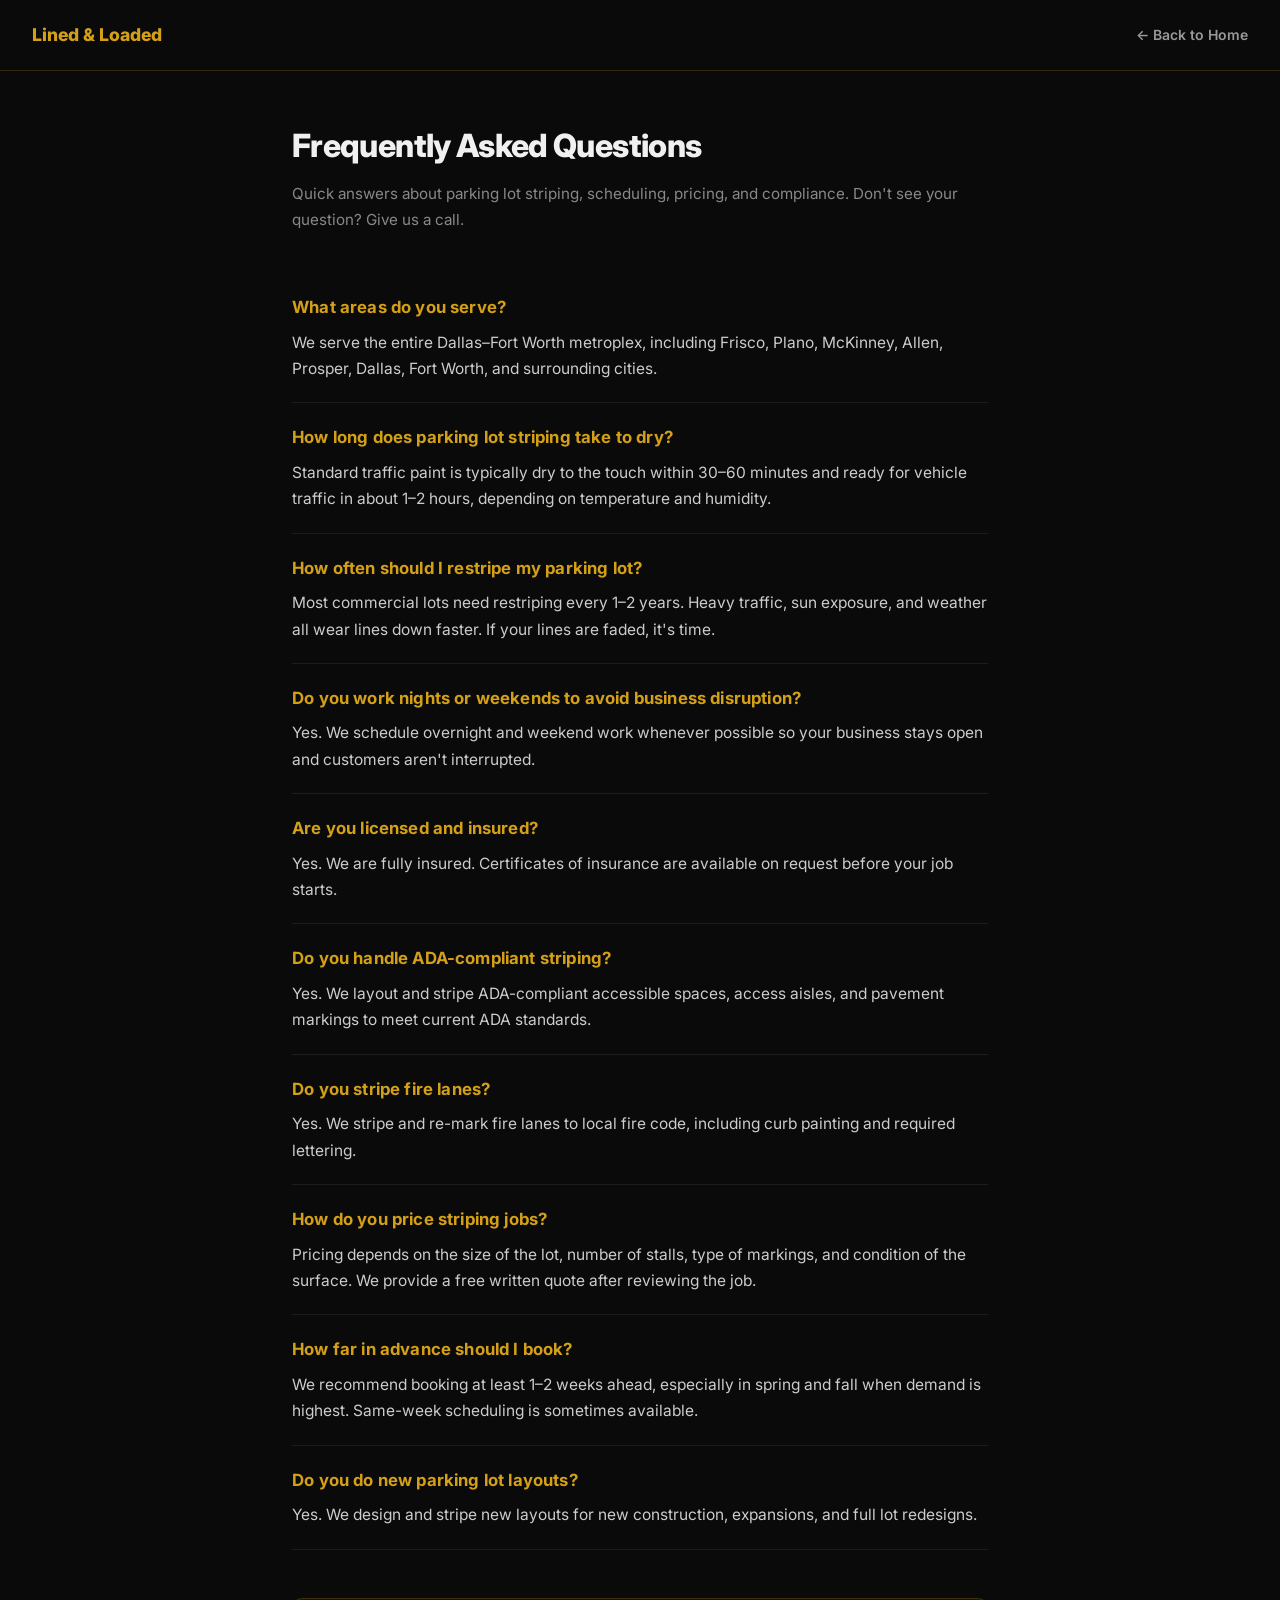
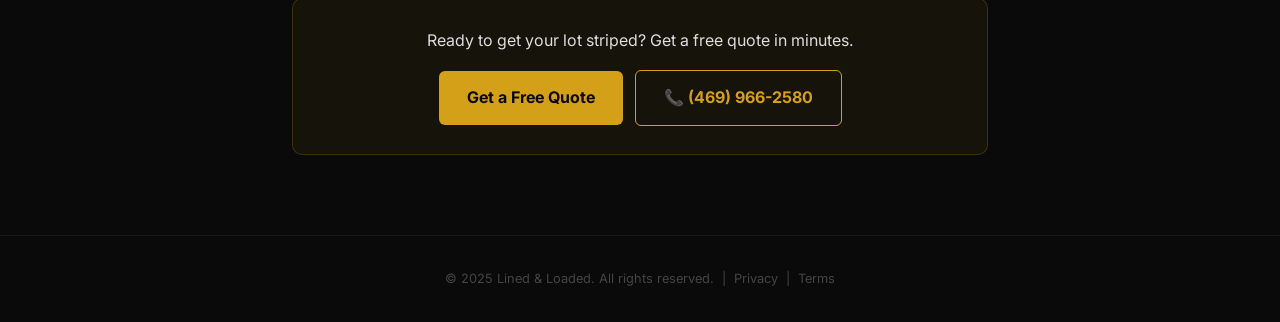
==== faq.html @ 7c787aeb "Hero rewrite, Trustindex Google reviews widget, FAQ page - Hero: drop generic 'professional' wording" ====
<!DOCTYPE html>
<html lang="en">
<head>
  <meta charset="UTF-8" />
  <meta name="viewport" content="width=device-width, initial-scale=1.0" />
  <title>FAQ | Lined &amp; Loaded — Parking Lot Striping Dallas–Fort Worth</title>
  <meta name="description" content="Common questions about parking lot striping, restriping, ADA compliance, fire lanes, pricing, and scheduling. Serving Dallas–Fort Worth, TX." />
  <link rel="canonical" href="https://linedandloadedstriping.com/faq.html" />

  <!-- Open Graph -->
  <meta property="og:title" content="FAQ | Lined &amp; Loaded — Parking Lot Striping Dallas–Fort Worth" />
  <meta property="og:description" content="Common questions about parking lot striping, restriping, ADA compliance, fire lanes, pricing, and scheduling." />
  <meta property="og:type" content="website" />
  <meta property="og:url" content="https://linedandloadedstriping.com/faq.html" />

  <link rel="preconnect" href="https://fonts.googleapis.com" />
  <link rel="preconnect" href="https://fonts.gstatic.com" crossorigin />
  <link href="https://fonts.googleapis.com/css2?family=Inter:wght@400;600;700;800&display=swap" rel="stylesheet" />

  <!-- Google tag (gtag.js) -->
  <script async src="https://www.googletagmanager.com/gtag/js?id=AW-18159029595"></script>
  <script>
    window.dataLayer = window.dataLayer || [];
    function gtag(){dataLayer.push(arguments);}
    gtag('js', new Date());
    gtag('config', 'AW-18159029595');
  </script>

  <!-- FAQ structured data for Google rich results -->
  <script type="application/ld+json">
  {
    "@context": "https://schema.org",
    "@type": "FAQPage",
    "mainEntity": [
      {
        "@type": "Question",
        "name": "What areas do you serve?",
        "acceptedAnswer": {
          "@type": "Answer",
          "text": "We serve the entire Dallas–Fort Worth metroplex, including Frisco, Plano, McKinney, Allen, Prosper, Dallas, Fort Worth, and surrounding cities."
        }
      },
      {
        "@type": "Question",
        "name": "How long does parking lot striping take to dry?",
        "acceptedAnswer": {
          "@type": "Answer",
          "text": "Standard traffic paint is typically dry to the touch within 30–60 minutes and ready for vehicle traffic in about 1–2 hours, depending on temperature and humidity."
        }
      },
      {
        "@type": "Question",
        "name": "How often should I restripe my parking lot?",
        "acceptedAnswer": {
          "@type": "Answer",
          "text": "Most commercial lots need restriping every 1–2 years. Heavy traffic, sun exposure, and weather all wear lines down faster. If your lines are faded, it's time."
        }
      },
      {
        "@type": "Question",
        "name": "Do you work nights or weekends to avoid business disruption?",
        "acceptedAnswer": {
          "@type": "Answer",
          "text": "Yes. We schedule overnight and weekend work whenever possible so your business stays open and customers aren't interrupted."
        }
      },
      {
        "@type": "Question",
        "name": "Are you licensed and insured?",
        "acceptedAnswer": {
          "@type": "Answer",
          "text": "Yes. We are fully insured. Certificates of insurance are available on request before your job starts."
        }
      },
      {
        "@type": "Question",
        "name": "Do you handle ADA-compliant striping?",
        "acceptedAnswer": {
          "@type": "Answer",
          "text": "Yes. We layout and stripe ADA-compliant accessible spaces, access aisles, and pavement markings to meet current ADA standards."
        }
      },
      {
        "@type": "Question",
        "name": "Do you stripe fire lanes?",
        "acceptedAnswer": {
          "@type": "Answer",
          "text": "Yes. We stripe and re-mark fire lanes to local fire code, including curb painting and required lettering."
        }
      },
      {
        "@type": "Question",
        "name": "How do you price striping jobs?",
        "acceptedAnswer": {
          "@type": "Answer",
          "text": "Pricing depends on the size of the lot, number of stalls, type of markings, and condition of the surface. We provide a free written quote after reviewing the job."
        }
      },
      {
        "@type": "Question",
        "name": "How far in advance should I book?",
        "acceptedAnswer": {
          "@type": "Answer",
          "text": "We recommend booking at least 1–2 weeks ahead, especially in spring and fall when demand is highest. Same-week scheduling is sometimes available."
        }
      },
      {
        "@type": "Question",
        "name": "Do you do new parking lot layouts?",
        "acceptedAnswer": {
          "@type": "Answer",
          "text": "Yes. We design and stripe new layouts for new construction, expansions, and full lot redesigns."
        }
      }
    ]
  }
  </script>

  <style>
    *, *::before, *::after { box-sizing: border-box; margin: 0; padding: 0; }
    body {
      font-family: 'Inter', sans-serif;
      background: #0A0A0A;
      color: #E0E0E0;
      font-size: 16px;
      line-height: 1.7;
    }
    header {
      background: #0A0A0A;
      border-bottom: 1px solid rgba(212,160,23,0.2);
      padding: 1.25rem 2rem;
      display: flex;
      align-items: center;
      justify-content: space-between;
    }
    .brand {
      font-weight: 800;
      font-size: 1.1rem;
      color: #D4A017;
      text-decoration: none;
    }
    .back-link {
      font-size: 0.875rem;
      color: #999;
      text-decoration: none;
      font-weight: 600;
      transition: color 0.2s;
    }
    .back-link:hover { color: #D4A017; }
    .container {
      max-width: 760px;
      margin: 0 auto;
      padding: 3rem 2rem 5rem;
    }
    h1 {
      font-size: 2rem;
      font-weight: 800;
      color: #F0F0F0;
      margin-bottom: 0.5rem;
      letter-spacing: -0.02em;
    }
    .intro {
      font-size: 0.95rem;
      color: #888;
      margin-bottom: 2.5rem;
    }
    .faq-item {
      border-bottom: 1px solid rgba(255,255,255,0.08);
      padding: 1.25rem 0;
    }
    .faq-item:last-of-type { border-bottom: none; }
    .faq-q {
      font-size: 1.05rem;
      font-weight: 700;
      color: #D4A017;
      margin-bottom: 0.5rem;
      letter-spacing: 0.01em;
    }
    .faq-a {
      color: #CCC;
      font-size: 0.97rem;
    }
    .cta-block {
      margin-top: 3rem;
      padding: 1.75rem;
      background: rgba(212,160,23,0.06);
      border: 1px solid rgba(212,160,23,0.2);
      border-radius: 10px;
      text-align: center;
    }
    .cta-block p {
      color: #DDD;
      margin-bottom: 1rem;
    }
    .cta-block a {
      display: inline-block;
      background: #D4A017;
      color: #0A0A0A;
      text-decoration: none;
      font-weight: 700;
      padding: 0.85rem 1.75rem;
      border-radius: 6px;
      transition: background 0.2s;
      margin: 0 0.25rem;
    }
    .cta-block a:hover { background: #E6B028; }
    .cta-block .secondary {
      background: transparent;
      color: #D4A017;
      border: 1px solid #D4A017;
    }
    .cta-block .secondary:hover { background: rgba(212,160,23,0.1); }
    a { color: #D4A017; }
    footer {
      text-align: center;
      font-size: 0.8rem;
      color: #444;
      padding: 2rem;
      border-top: 1px solid rgba(255,255,255,0.06);
    }
  </style>
</head>
<body>

  <header>
    <a href="/" class="brand">Lined &amp; Loaded</a>
    <a href="/" class="back-link">← Back to Home</a>
  </header>

  <main class="container">
    <h1>Frequently Asked Questions</h1>
    <p class="intro">Quick answers about parking lot striping, scheduling, pricing, and compliance. Don't see your question? Give us a call.</p>

    <div class="faq-item">
      <p class="faq-q">What areas do you serve?</p>
      <p class="faq-a">We serve the entire Dallas–Fort Worth metroplex, including Frisco, Plano, McKinney, Allen, Prosper, Dallas, Fort Worth, and surrounding cities.</p>
    </div>

    <div class="faq-item">
      <p class="faq-q">How long does parking lot striping take to dry?</p>
      <p class="faq-a">Standard traffic paint is typically dry to the touch within 30–60 minutes and ready for vehicle traffic in about 1–2 hours, depending on temperature and humidity.</p>
    </div>

    <div class="faq-item">
      <p class="faq-q">How often should I restripe my parking lot?</p>
      <p class="faq-a">Most commercial lots need restriping every 1–2 years. Heavy traffic, sun exposure, and weather all wear lines down faster. If your lines are faded, it's time.</p>
    </div>

    <div class="faq-item">
      <p class="faq-q">Do you work nights or weekends to avoid business disruption?</p>
      <p class="faq-a">Yes. We schedule overnight and weekend work whenever possible so your business stays open and customers aren't interrupted.</p>
    </div>

    <div class="faq-item">
      <p class="faq-q">Are you licensed and insured?</p>
      <p class="faq-a">Yes. We are fully insured. Certificates of insurance are available on request before your job starts.</p>
    </div>

    <div class="faq-item">
      <p class="faq-q">Do you handle ADA-compliant striping?</p>
      <p class="faq-a">Yes. We layout and stripe ADA-compliant accessible spaces, access aisles, and pavement markings to meet current ADA standards.</p>
    </div>

    <div class="faq-item">
      <p class="faq-q">Do you stripe fire lanes?</p>
      <p class="faq-a">Yes. We stripe and re-mark fire lanes to local fire code, including curb painting and required lettering.</p>
    </div>

    <div class="faq-item">
      <p class="faq-q">How do you price striping jobs?</p>
      <p class="faq-a">Pricing depends on the size of the lot, number of stalls, type of markings, and condition of the surface. We provide a free written quote after reviewing the job.</p>
    </div>

    <div class="faq-item">
      <p class="faq-q">How far in advance should I book?</p>
      <p class="faq-a">We recommend booking at least 1–2 weeks ahead, especially in spring and fall when demand is highest. Same-week scheduling is sometimes available.</p>
    </div>

    <div class="faq-item">
      <p class="faq-q">Do you do new parking lot layouts?</p>
      <p class="faq-a">Yes. We design and stripe new layouts for new construction, expansions, and full lot redesigns.</p>
    </div>

    <div class="cta-block">
      <p>Ready to get your lot striped? Get a free quote in minutes.</p>
      <a href="/#quote">Get a Free Quote</a>
      <a href="tel:+14699662580" class="secondary">📞 (469) 966-2580</a>
    </div>
  </main>

  <footer>
    © 2025 Lined &amp; Loaded. All rights reserved. &nbsp;|&nbsp;
    <a href="/privacy.html" style="color:#444; text-decoration:none;">Privacy</a> &nbsp;|&nbsp;
    <a href="/terms.html" style="color:#444; text-decoration:none;">Terms</a>
  </footer>

</body>
</html>
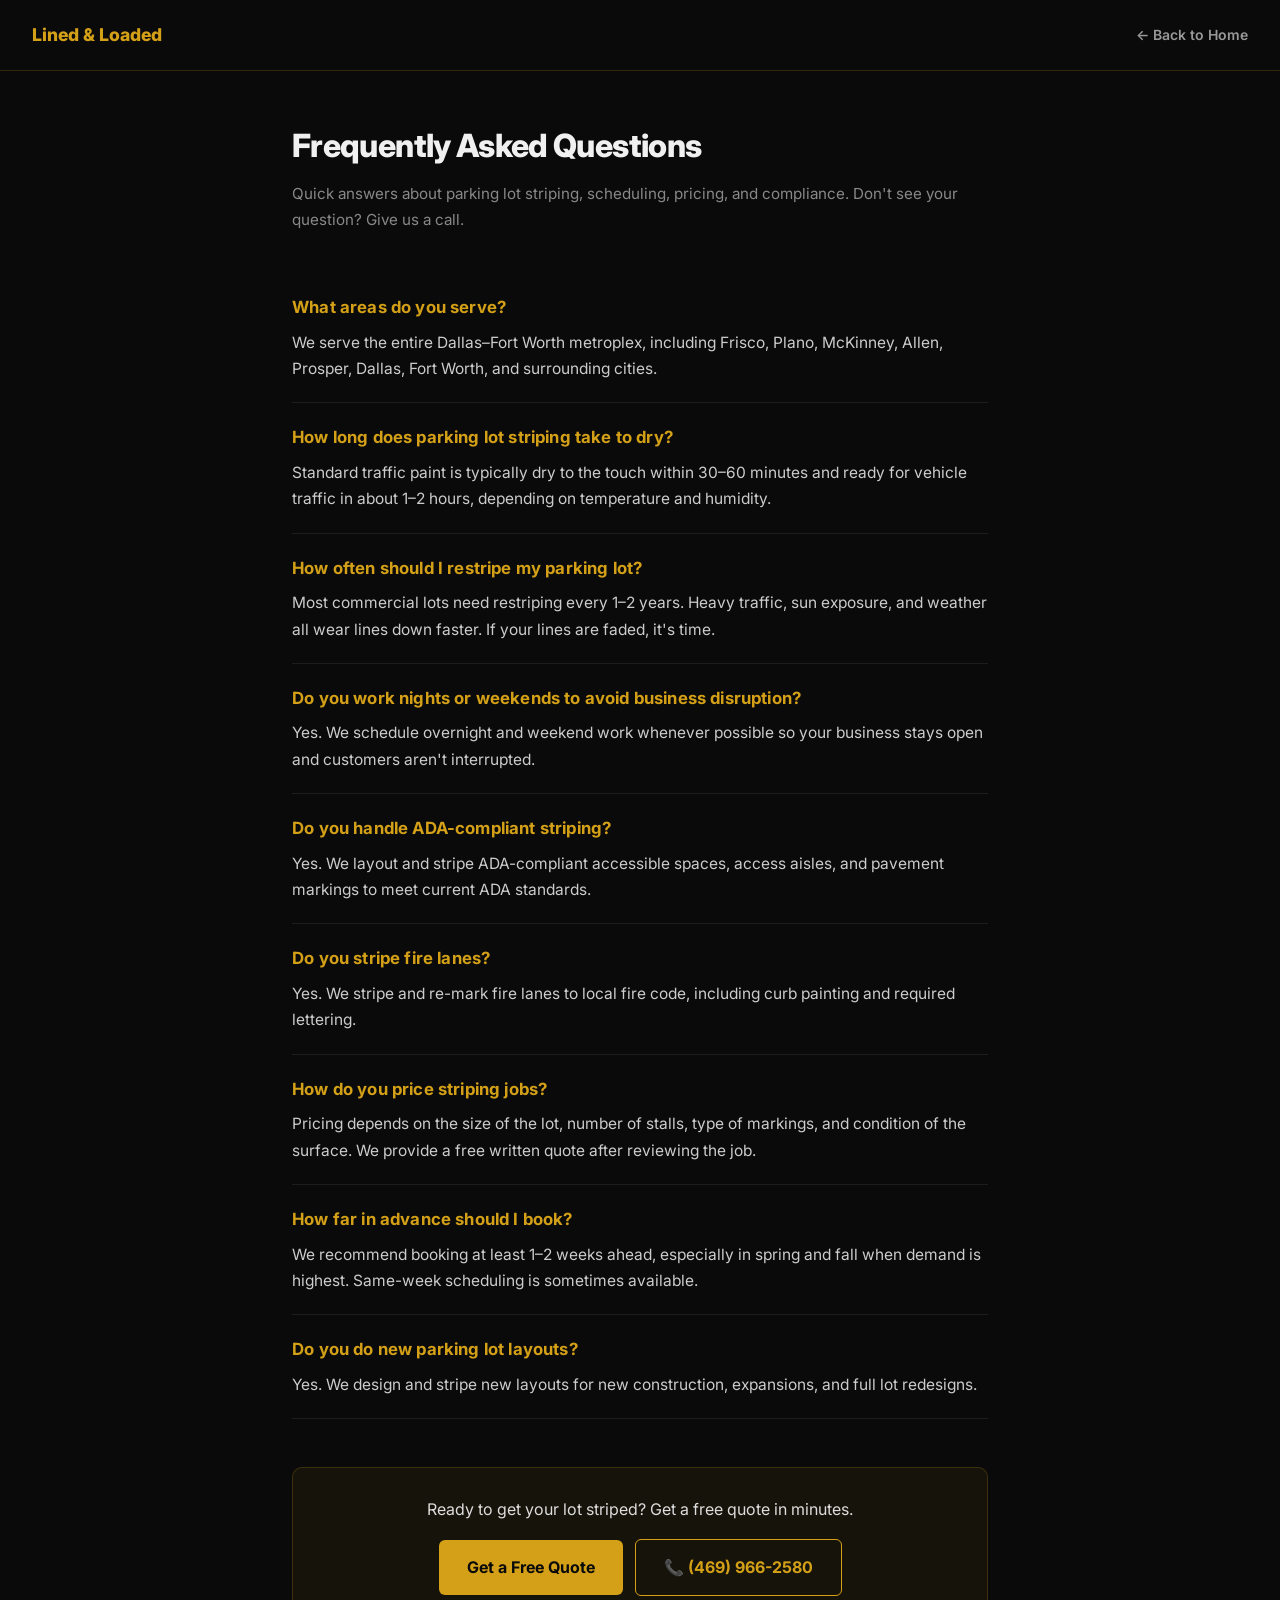
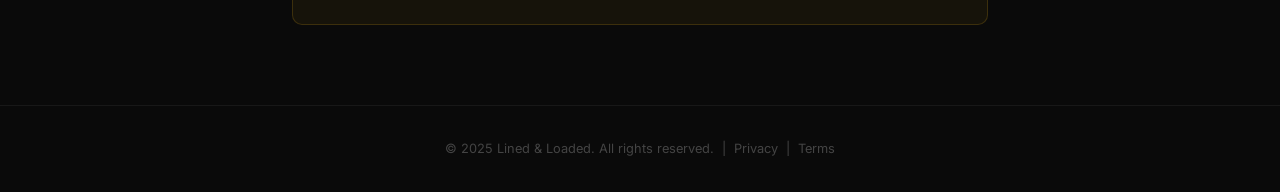
==== commit 63ac4668: "FAQ: remove 'licensed and insured' question" ====
--- a/faq.html
+++ b/faq.html
@@ -62,14 +62,6 @@
         "acceptedAnswer": {
           "@type": "Answer",
           "text": "Yes. We schedule overnight and weekend work whenever possible so your business stays open and customers aren't interrupted."
-        }
-      },
-      {
-        "@type": "Question",
-        "name": "Are you licensed and insured?",
-        "acceptedAnswer": {
-          "@type": "Answer",
-          "text": "Yes. We are fully insured. Certificates of insurance are available on request before your job starts."
         }
       },
       {
@@ -252,11 +244,6 @@
     </div>
 
     <div class="faq-item">
-      <p class="faq-q">Are you licensed and insured?</p>
-      <p class="faq-a">Yes. We are fully insured. Certificates of insurance are available on request before your job starts.</p>
-    </div>
-
-    <div class="faq-item">
       <p class="faq-q">Do you handle ADA-compliant striping?</p>
       <p class="faq-a">Yes. We layout and stripe ADA-compliant accessible spaces, access aisles, and pavement markings to meet current ADA standards.</p>
     </div>
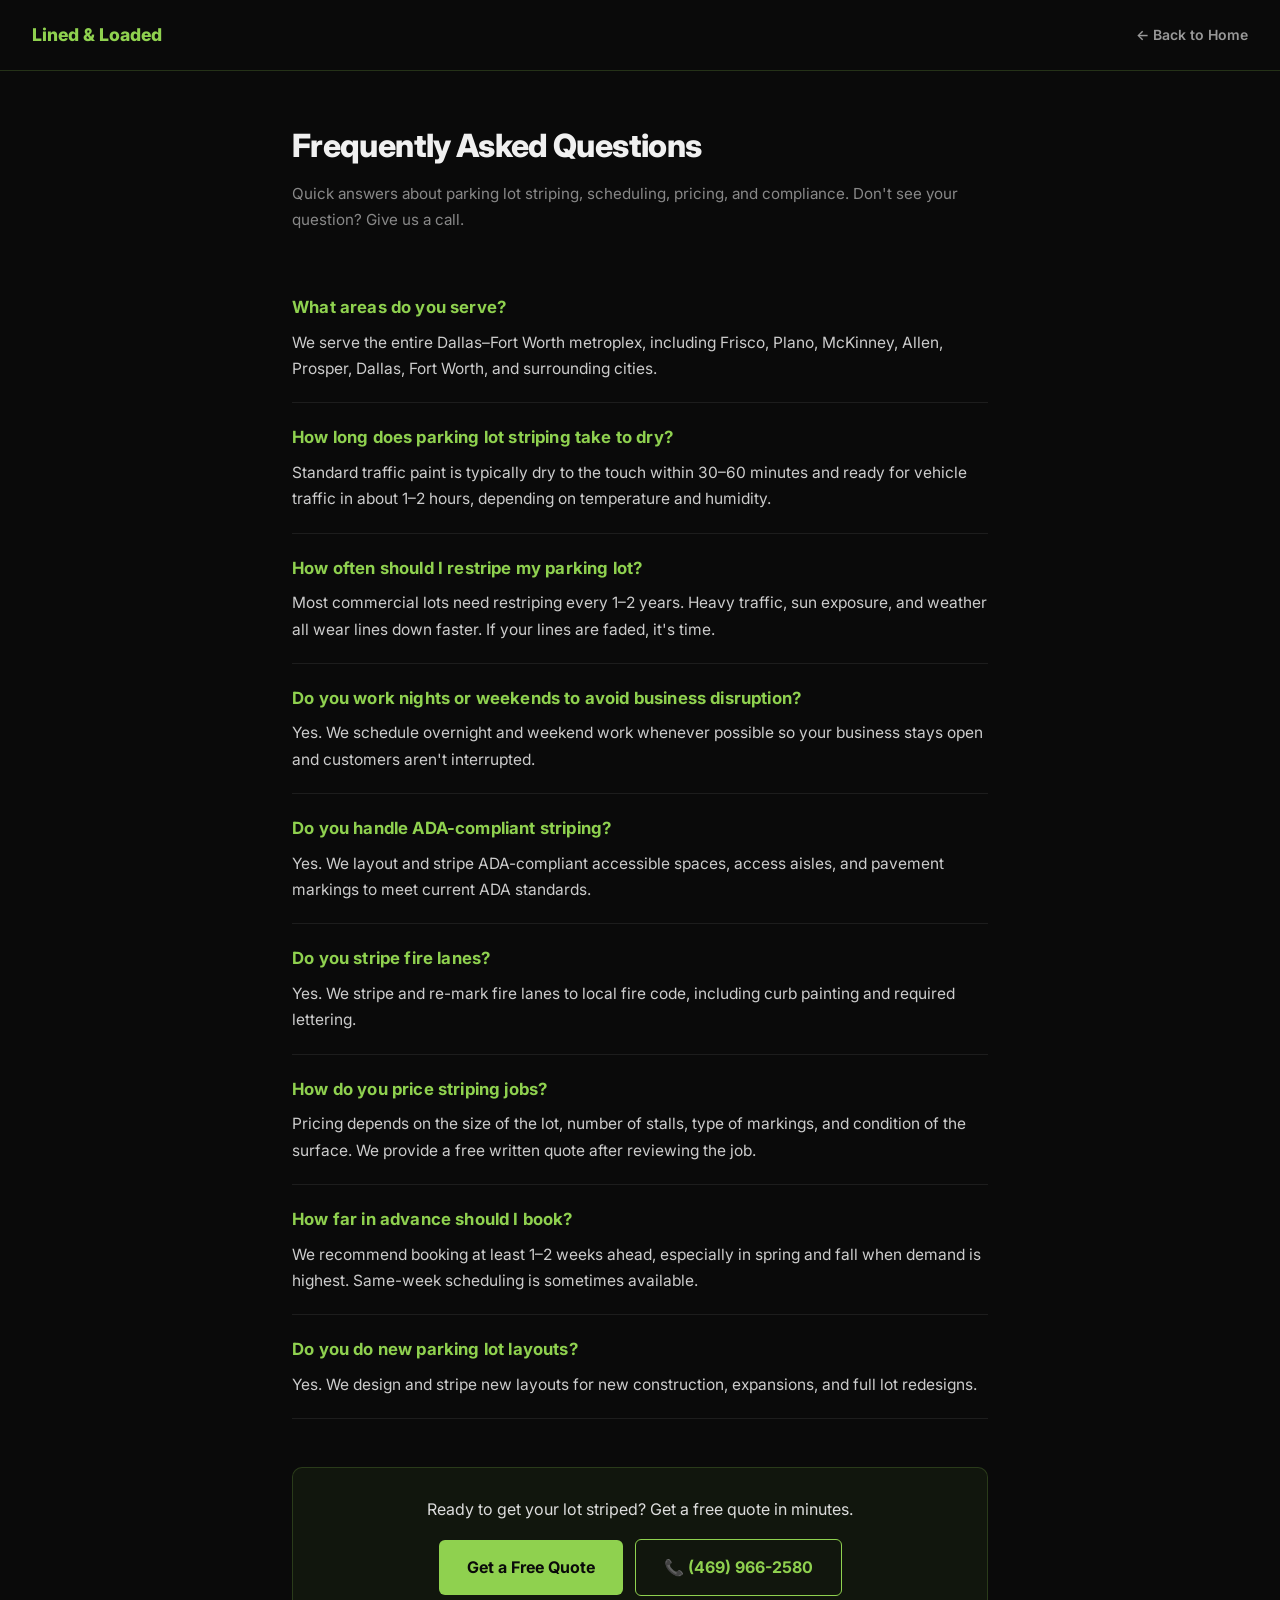
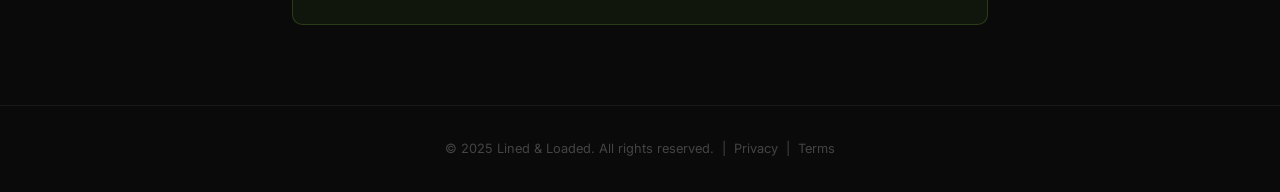
==== commit 7ff18642: "Unify color scheme to main brand green across all secondary pages - faq.html, privacy.html, terms.ht" ====
--- a/faq.html
+++ b/faq.html
@@ -119,7 +119,7 @@
     }
     header {
       background: #0A0A0A;
-      border-bottom: 1px solid rgba(212,160,23,0.2);
+      border-bottom: 1px solid rgba(143,209,79,0.2);
       padding: 1.25rem 2rem;
       display: flex;
       align-items: center;
@@ -128,7 +128,7 @@
     .brand {
       font-weight: 800;
       font-size: 1.1rem;
-      color: #D4A017;
+      color: #8FD14F;
       text-decoration: none;
     }
     .back-link {
@@ -138,7 +138,7 @@
       font-weight: 600;
       transition: color 0.2s;
     }
-    .back-link:hover { color: #D4A017; }
+    .back-link:hover { color: #8FD14F; }
     .container {
       max-width: 760px;
       margin: 0 auto;
@@ -164,7 +164,7 @@
     .faq-q {
       font-size: 1.05rem;
       font-weight: 700;
-      color: #D4A017;
+      color: #8FD14F;
       margin-bottom: 0.5rem;
       letter-spacing: 0.01em;
     }
@@ -175,8 +175,8 @@
     .cta-block {
       margin-top: 3rem;
       padding: 1.75rem;
-      background: rgba(212,160,23,0.06);
-      border: 1px solid rgba(212,160,23,0.2);
+      background: rgba(143,209,79,0.06);
+      border: 1px solid rgba(143,209,79,0.2);
       border-radius: 10px;
       text-align: center;
     }
@@ -186,7 +186,7 @@
     }
     .cta-block a {
       display: inline-block;
-      background: #D4A017;
+      background: #8FD14F;
       color: #0A0A0A;
       text-decoration: none;
       font-weight: 700;
@@ -195,14 +195,14 @@
       transition: background 0.2s;
       margin: 0 0.25rem;
     }
-    .cta-block a:hover { background: #E6B028; }
+    .cta-block a:hover { background: #A3DE6B; }
     .cta-block .secondary {
       background: transparent;
-      color: #D4A017;
-      border: 1px solid #D4A017;
-    }
-    .cta-block .secondary:hover { background: rgba(212,160,23,0.1); }
-    a { color: #D4A017; }
+      color: #8FD14F;
+      border: 1px solid #8FD14F;
+    }
+    .cta-block .secondary:hover { background: rgba(143,209,79,0.1); }
+    a { color: #8FD14F; }
     footer {
       text-align: center;
       font-size: 0.8rem;
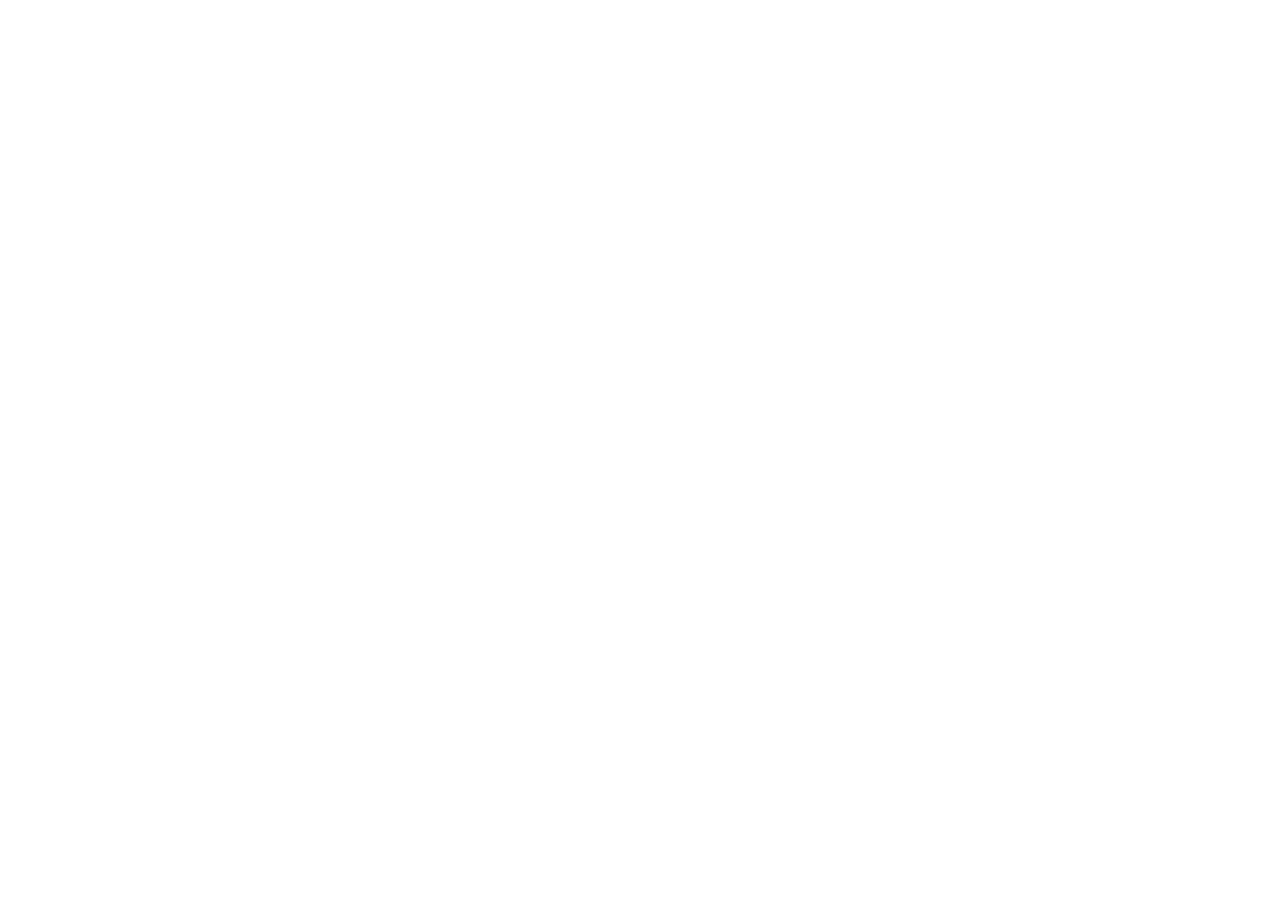
==== commit d3e5f1ad: "Temporarily blank public website pages; retain original site in git history" ====
--- a/faq.html
+++ b/faq.html
@@ -1,285 +1,2 @@
-<!DOCTYPE html>
-<html lang="en">
-<head>
-  <meta charset="UTF-8" />
-  <meta name="viewport" content="width=device-width, initial-scale=1.0" />
-  <title>FAQ | Lined &amp; Loaded — Parking Lot Striping Dallas–Fort Worth</title>
-  <meta name="description" content="Common questions about parking lot striping, restriping, ADA compliance, fire lanes, pricing, and scheduling. Serving Dallas–Fort Worth, TX." />
-  <link rel="canonical" href="https://linedandloadedstriping.com/faq.html" />
-
-  <!-- Open Graph -->
-  <meta property="og:title" content="FAQ | Lined &amp; Loaded — Parking Lot Striping Dallas–Fort Worth" />
-  <meta property="og:description" content="Common questions about parking lot striping, restriping, ADA compliance, fire lanes, pricing, and scheduling." />
-  <meta property="og:type" content="website" />
-  <meta property="og:url" content="https://linedandloadedstriping.com/faq.html" />
-
-  <link rel="preconnect" href="https://fonts.googleapis.com" />
-  <link rel="preconnect" href="https://fonts.gstatic.com" crossorigin />
-  <link href="https://fonts.googleapis.com/css2?family=Inter:wght@400;600;700;800&display=swap" rel="stylesheet" />
-
-  <!-- Google tag (gtag.js) -->
-  <script async src="https://www.googletagmanager.com/gtag/js?id=AW-18159029595"></script>
-  <script>
-    window.dataLayer = window.dataLayer || [];
-    function gtag(){dataLayer.push(arguments);}
-    gtag('js', new Date());
-    gtag('config', 'AW-18159029595');
-  </script>
-
-  <!-- FAQ structured data for Google rich results -->
-  <script type="application/ld+json">
-  {
-    "@context": "https://schema.org",
-    "@type": "FAQPage",
-    "mainEntity": [
-      {
-        "@type": "Question",
-        "name": "What areas do you serve?",
-        "acceptedAnswer": {
-          "@type": "Answer",
-          "text": "We serve the entire Dallas–Fort Worth metroplex, including Frisco, Plano, McKinney, Allen, Prosper, Dallas, Fort Worth, and surrounding cities."
-        }
-      },
-      {
-        "@type": "Question",
-        "name": "How long does parking lot striping take to dry?",
-        "acceptedAnswer": {
-          "@type": "Answer",
-          "text": "Standard traffic paint is typically dry to the touch within 30–60 minutes and ready for vehicle traffic in about 1–2 hours, depending on temperature and humidity."
-        }
-      },
-      {
-        "@type": "Question",
-        "name": "How often should I restripe my parking lot?",
-        "acceptedAnswer": {
-          "@type": "Answer",
-          "text": "Most commercial lots need restriping every 1–2 years. Heavy traffic, sun exposure, and weather all wear lines down faster. If your lines are faded, it's time."
-        }
-      },
-      {
-        "@type": "Question",
-        "name": "Do you work nights or weekends to avoid business disruption?",
-        "acceptedAnswer": {
-          "@type": "Answer",
-          "text": "Yes. We schedule overnight and weekend work whenever possible so your business stays open and customers aren't interrupted."
-        }
-      },
-      {
-        "@type": "Question",
-        "name": "Do you handle ADA-compliant striping?",
-        "acceptedAnswer": {
-          "@type": "Answer",
-          "text": "Yes. We layout and stripe ADA-compliant accessible spaces, access aisles, and pavement markings to meet current ADA standards."
-        }
-      },
-      {
-        "@type": "Question",
-        "name": "Do you stripe fire lanes?",
-        "acceptedAnswer": {
-          "@type": "Answer",
-          "text": "Yes. We stripe and re-mark fire lanes to local fire code, including curb painting and required lettering."
-        }
-      },
-      {
-        "@type": "Question",
-        "name": "How do you price striping jobs?",
-        "acceptedAnswer": {
-          "@type": "Answer",
-          "text": "Pricing depends on the size of the lot, number of stalls, type of markings, and condition of the surface. We provide a free written quote after reviewing the job."
-        }
-      },
-      {
-        "@type": "Question",
-        "name": "How far in advance should I book?",
-        "acceptedAnswer": {
-          "@type": "Answer",
-          "text": "We recommend booking at least 1–2 weeks ahead, especially in spring and fall when demand is highest. Same-week scheduling is sometimes available."
-        }
-      },
-      {
-        "@type": "Question",
-        "name": "Do you do new parking lot layouts?",
-        "acceptedAnswer": {
-          "@type": "Answer",
-          "text": "Yes. We design and stripe new layouts for new construction, expansions, and full lot redesigns."
-        }
-      }
-    ]
-  }
-  </script>
-
-  <style>
-    *, *::before, *::after { box-sizing: border-box; margin: 0; padding: 0; }
-    body {
-      font-family: 'Inter', sans-serif;
-      background: #0A0A0A;
-      color: #E0E0E0;
-      font-size: 16px;
-      line-height: 1.7;
-    }
-    header {
-      background: #0A0A0A;
-      border-bottom: 1px solid rgba(143,209,79,0.2);
-      padding: 1.25rem 2rem;
-      display: flex;
-      align-items: center;
-      justify-content: space-between;
-    }
-    .brand {
-      font-weight: 800;
-      font-size: 1.1rem;
-      color: #8FD14F;
-      text-decoration: none;
-    }
-    .back-link {
-      font-size: 0.875rem;
-      color: #999;
-      text-decoration: none;
-      font-weight: 600;
-      transition: color 0.2s;
-    }
-    .back-link:hover { color: #8FD14F; }
-    .container {
-      max-width: 760px;
-      margin: 0 auto;
-      padding: 3rem 2rem 5rem;
-    }
-    h1 {
-      font-size: 2rem;
-      font-weight: 800;
-      color: #F0F0F0;
-      margin-bottom: 0.5rem;
-      letter-spacing: -0.02em;
-    }
-    .intro {
-      font-size: 0.95rem;
-      color: #888;
-      margin-bottom: 2.5rem;
-    }
-    .faq-item {
-      border-bottom: 1px solid rgba(255,255,255,0.08);
-      padding: 1.25rem 0;
-    }
-    .faq-item:last-of-type { border-bottom: none; }
-    .faq-q {
-      font-size: 1.05rem;
-      font-weight: 700;
-      color: #8FD14F;
-      margin-bottom: 0.5rem;
-      letter-spacing: 0.01em;
-    }
-    .faq-a {
-      color: #CCC;
-      font-size: 0.97rem;
-    }
-    .cta-block {
-      margin-top: 3rem;
-      padding: 1.75rem;
-      background: rgba(143,209,79,0.06);
-      border: 1px solid rgba(143,209,79,0.2);
-      border-radius: 10px;
-      text-align: center;
-    }
-    .cta-block p {
-      color: #DDD;
-      margin-bottom: 1rem;
-    }
-    .cta-block a {
-      display: inline-block;
-      background: #8FD14F;
-      color: #0A0A0A;
-      text-decoration: none;
-      font-weight: 700;
-      padding: 0.85rem 1.75rem;
-      border-radius: 6px;
-      transition: background 0.2s;
-      margin: 0 0.25rem;
-    }
-    .cta-block a:hover { background: #A3DE6B; }
-    .cta-block .secondary {
-      background: transparent;
-      color: #8FD14F;
-      border: 1px solid #8FD14F;
-    }
-    .cta-block .secondary:hover { background: rgba(143,209,79,0.1); }
-    a { color: #8FD14F; }
-    footer {
-      text-align: center;
-      font-size: 0.8rem;
-      color: #444;
-      padding: 2rem;
-      border-top: 1px solid rgba(255,255,255,0.06);
-    }
-  </style>
-</head>
-<body>
-
-  <header>
-    <a href="/" class="brand">Lined &amp; Loaded</a>
-    <a href="/" class="back-link">← Back to Home</a>
-  </header>
-
-  <main class="container">
-    <h1>Frequently Asked Questions</h1>
-    <p class="intro">Quick answers about parking lot striping, scheduling, pricing, and compliance. Don't see your question? Give us a call.</p>
-
-    <div class="faq-item">
-      <p class="faq-q">What areas do you serve?</p>
-      <p class="faq-a">We serve the entire Dallas–Fort Worth metroplex, including Frisco, Plano, McKinney, Allen, Prosper, Dallas, Fort Worth, and surrounding cities.</p>
-    </div>
-
-    <div class="faq-item">
-      <p class="faq-q">How long does parking lot striping take to dry?</p>
-      <p class="faq-a">Standard traffic paint is typically dry to the touch within 30–60 minutes and ready for vehicle traffic in about 1–2 hours, depending on temperature and humidity.</p>
-    </div>
-
-    <div class="faq-item">
-      <p class="faq-q">How often should I restripe my parking lot?</p>
-      <p class="faq-a">Most commercial lots need restriping every 1–2 years. Heavy traffic, sun exposure, and weather all wear lines down faster. If your lines are faded, it's time.</p>
-    </div>
-
-    <div class="faq-item">
-      <p class="faq-q">Do you work nights or weekends to avoid business disruption?</p>
-      <p class="faq-a">Yes. We schedule overnight and weekend work whenever possible so your business stays open and customers aren't interrupted.</p>
-    </div>
-
-    <div class="faq-item">
-      <p class="faq-q">Do you handle ADA-compliant striping?</p>
-      <p class="faq-a">Yes. We layout and stripe ADA-compliant accessible spaces, access aisles, and pavement markings to meet current ADA standards.</p>
-    </div>
-
-    <div class="faq-item">
-      <p class="faq-q">Do you stripe fire lanes?</p>
-      <p class="faq-a">Yes. We stripe and re-mark fire lanes to local fire code, including curb painting and required lettering.</p>
-    </div>
-
-    <div class="faq-item">
-      <p class="faq-q">How do you price striping jobs?</p>
-      <p class="faq-a">Pricing depends on the size of the lot, number of stalls, type of markings, and condition of the surface. We provide a free written quote after reviewing the job.</p>
-    </div>
-
-    <div class="faq-item">
-      <p class="faq-q">How far in advance should I book?</p>
-      <p class="faq-a">We recommend booking at least 1–2 weeks ahead, especially in spring and fall when demand is highest. Same-week scheduling is sometimes available.</p>
-    </div>
-
-    <div class="faq-item">
-      <p class="faq-q">Do you do new parking lot layouts?</p>
-      <p class="faq-a">Yes. We design and stripe new layouts for new construction, expansions, and full lot redesigns.</p>
-    </div>
-
-    <div class="cta-block">
-      <p>Ready to get your lot striped? Get a free quote in minutes.</p>
-      <a href="/#quote">Get a Free Quote</a>
-      <a href="tel:+14699662580" class="secondary">📞 (469) 966-2580</a>
-    </div>
-  </main>
-
-  <footer>
-    © 2025 Lined &amp; Loaded. All rights reserved. &nbsp;|&nbsp;
-    <a href="/privacy.html" style="color:#444; text-decoration:none;">Privacy</a> &nbsp;|&nbsp;
-    <a href="/terms.html" style="color:#444; text-decoration:none;">Terms</a>
-  </footer>
-
-</body>
-</html>
+<!doctype html>
+<html lang="en"><head><meta charset="utf-8"><meta name="viewport" content="width=device-width,initial-scale=1"><meta name="robots" content="noindex,nofollow"><title></title></head><body></body></html>
